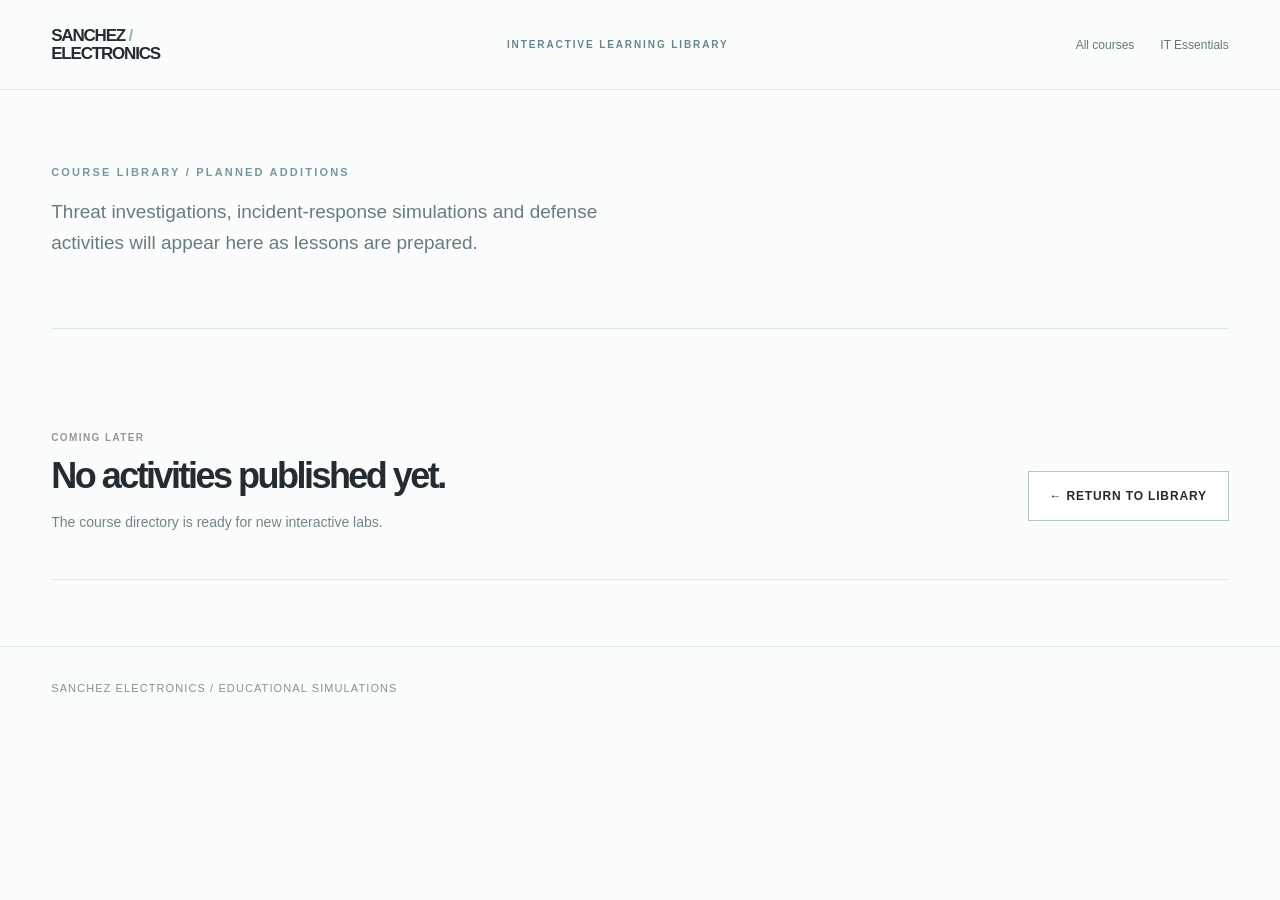
==== cybersecurity/index.html @ 68eb882f "Base Files Uploaded" ====
<!doctype html><html lang="en"><head><meta charset="utf-8"><meta name="viewport" content="width=device-width,initial-scale=1"><title>Cybersecurity | Sanchez Electronics</title><link rel="stylesheet" href="../assets/styles.css"></head><body><header class="site"><div class="nav wrap"><a class="brand" href="../">SANCHEZ <em>/</em><br>ELECTRONICS</a><span class="tag">Interactive learning library</span><nav><a href="../">All courses</a><a href="../it-essentials/">IT Essentials</a></nav></div></header><main class="wrap"><section class="pagehead"><div class="eyebrow">Course library / planned additions</div><h1></h1><p class="intro">Threat investigations, incident-response simulations and defense activities will appear here as lessons are prepared.</p></section><section class="section"><div class="toolrow"><div><span class="status soon">Coming later</span><h2>No activities published yet.</h2><p>The course directory is ready for new interactive labs.</p></div><div class="toolright"><a class="action secondary" href="../">← Return to library</a></div></div></section></main><footer><div class="wrap">SANCHEZ ELECTRONICS / EDUCATIONAL SIMULATIONS</div></footer></body></html>
---- assets/styles.css ----
:root{--ink:#232c30;--muted:#738489;--rule:#dde5e6;--paper:#fbfcfc;--pale:#e8f3f4;--sand:#f1eee9;--char:#314449;--ok:#417267;--bad:#9b5451;font-family:Inter,'Helvetica Neue',Arial,sans-serif}*{box-sizing:border-box}html{scroll-behavior:smooth}body{margin:0;color:var(--ink);background:var(--paper)}a{color:inherit;text-decoration:none}button,select{font:inherit}button{cursor:pointer}button:focus-visible,a:focus-visible,select:focus-visible{outline:3px solid #85b9c3;outline-offset:3px}.wrap{width:min(1420px,92%);margin:auto}header.site{border-bottom:1px solid var(--rule);background:rgba(251,252,252,.96)}.nav{min-height:89px;display:flex;align-items:center;justify-content:space-between;gap:30px}.brand{font-weight:850;font-size:17px;letter-spacing:-.07em;line-height:1.05}.brand em{font-style:normal;color:#91b6bb}.tag{font-size:10px;letter-spacing:.19em;font-weight:780;text-transform:uppercase;color:#66868d}.nav nav{display:flex;gap:26px;flex-wrap:wrap}.nav nav a{font-size:12px;color:#65777b;transition:color .2s}.nav nav a:hover{color:#102c32}.hero{display:grid;grid-template-columns:1.36fr .64fr;min-height:450px;border-bottom:1px solid var(--rule)}.hero>div:first-child{padding:85px 8% 66px 0}.hero h1{font-size:clamp(56px,7.5vw,122px);line-height:.93;font-weight:430;letter-spacing:-.095em;margin:30px 0 26px}.hero h1 strong{font-weight:760}.hero p,.intro{max-width:620px;font-size:clamp(15px,1.5vw,19px);color:#667c81;line-height:1.62}.hero-aside{padding:55px;display:flex;flex-direction:column;justify-content:space-between;background:var(--pale);position:relative;overflow:hidden}.hero-aside .big{font-size:clamp(120px,18vw,260px);font-weight:200;line-height:1;letter-spacing:-.12em;color:#c9e1e4}.hero-aside small{font-size:13px;color:#6c9097;max-width:250px;line-height:1.6}.section{padding:66px 0}.sectionhead{display:flex;align-items:end;justify-content:space-between;gap:16px;margin-bottom:32px}.sectionhead h2{font-size:clamp(35px,4vw,57px);font-weight:550;letter-spacing:-.08em;margin:10px 0 0}.sectionhead p{font-size:13px;color:var(--muted);max-width:280px;line-height:1.6}.coursegrid{display:grid;grid-template-columns:repeat(3,1fr);gap:14px}.course{min-height:300px;background:#edf4f4;padding:30px;position:relative;display:flex;flex-direction:column;justify-content:space-between;transition:transform .2s,background .2s}.course:nth-child(2){background:#f2f3f1}.course:nth-child(3){background:#f2eee9}.course:hover{transform:translateY(-3px)}.course .num{font-weight:250;color:#a4bac0;font-size:63px;letter-spacing:-.08em}.course h3{font-size:clamp(25px,3vw,40px);letter-spacing:-.075em;line-height:1.05;margin:0 0 9px}.course p{font-size:14px;color:#6b7d82;line-height:1.5;max-width:280px;margin:0}.course .arrow{position:absolute;right:29px;top:28px;font-size:24px;font-weight:300}.feature{border-top:1px solid var(--rule);display:grid;grid-template-columns:1fr 1fr;gap:65px;padding:50px 0 80px}.feature h2{font-size:clamp(45px,5vw,75px);letter-spacing:-.08em;font-weight:600;line-height:.97;margin:20px 0}.feature p{font-size:17px;color:var(--muted);line-height:1.7}.feature-graphic{min-height:310px;background:var(--pale);display:flex;align-items:center;justify-content:center;gap:11px;padding:30px}.feature-graphic .disk{width:21%;min-height:175px;border:1px solid #9fbbc1;background:#fff;display:flex;flex-direction:column;gap:9px;padding:10px}.feature-graphic .disk span{height:30px;background:#b9d9df}.feature-graphic .disk span:nth-child(2){background:#e0cec0}.action{display:inline-flex;gap:18px;align-items:center;padding:17px 21px;background:var(--ink);color:#fff;font-size:12px;font-weight:750;letter-spacing:.07em;text-transform:uppercase;margin-top:18px}.action:hover{background:#3e595f}.action.secondary{background:white;color:var(--ink);border:1px solid #aec7c9}.eyebrow{font-size:11px;font-weight:800;letter-spacing:.2em;color:#76989d;text-transform:uppercase}.pagehead{padding:76px 0 50px;border-bottom:1px solid var(--rule)}.pagehead h1{font-size:clamp(55px,8vw,110px);font-weight:540;letter-spacing:-.09em;line-height:1;max-width:900px;margin:16px 0}.toolrow{display:grid;grid-template-columns:1fr 1fr;gap:0;border-bottom:1px solid var(--rule);padding:32px 0;align-items:center}.toolrow h2{font-size:36px;letter-spacing:-.07em;margin:10px 0}.toolrow p{font-size:14px;color:var(--muted);line-height:1.6}.toolright{text-align:right}.status{font-size:10px;letter-spacing:.14em;font-weight:800;color:#60888e;text-transform:uppercase}.status.soon{color:#9c9490}footer{border-top:1px solid var(--rule);padding:35px 0 50px;font-size:11px;color:#829296;letter-spacing:.1em}.muted{color:var(--muted)}@media(max-width:790px){.nav{align-items:flex-start;flex-direction:column;padding:22px 0;gap:20px}.nav nav{gap:18px}.hero{display:block}.hero>div:first-child{padding:70px 0 52px}.hero-aside{min-height:160px;padding:25px;flex-direction:row}.hero-aside .big{font-size:120px}.coursegrid,.feature{grid-template-columns:1fr}.feature{gap:30px}.course{min-height:240px}.sectionhead{align-items:start;flex-direction:column}.toolrow{grid-template-columns:1fr}.toolright{text-align:left;margin-top:20px}.feature-graphic{min-height:240px}}
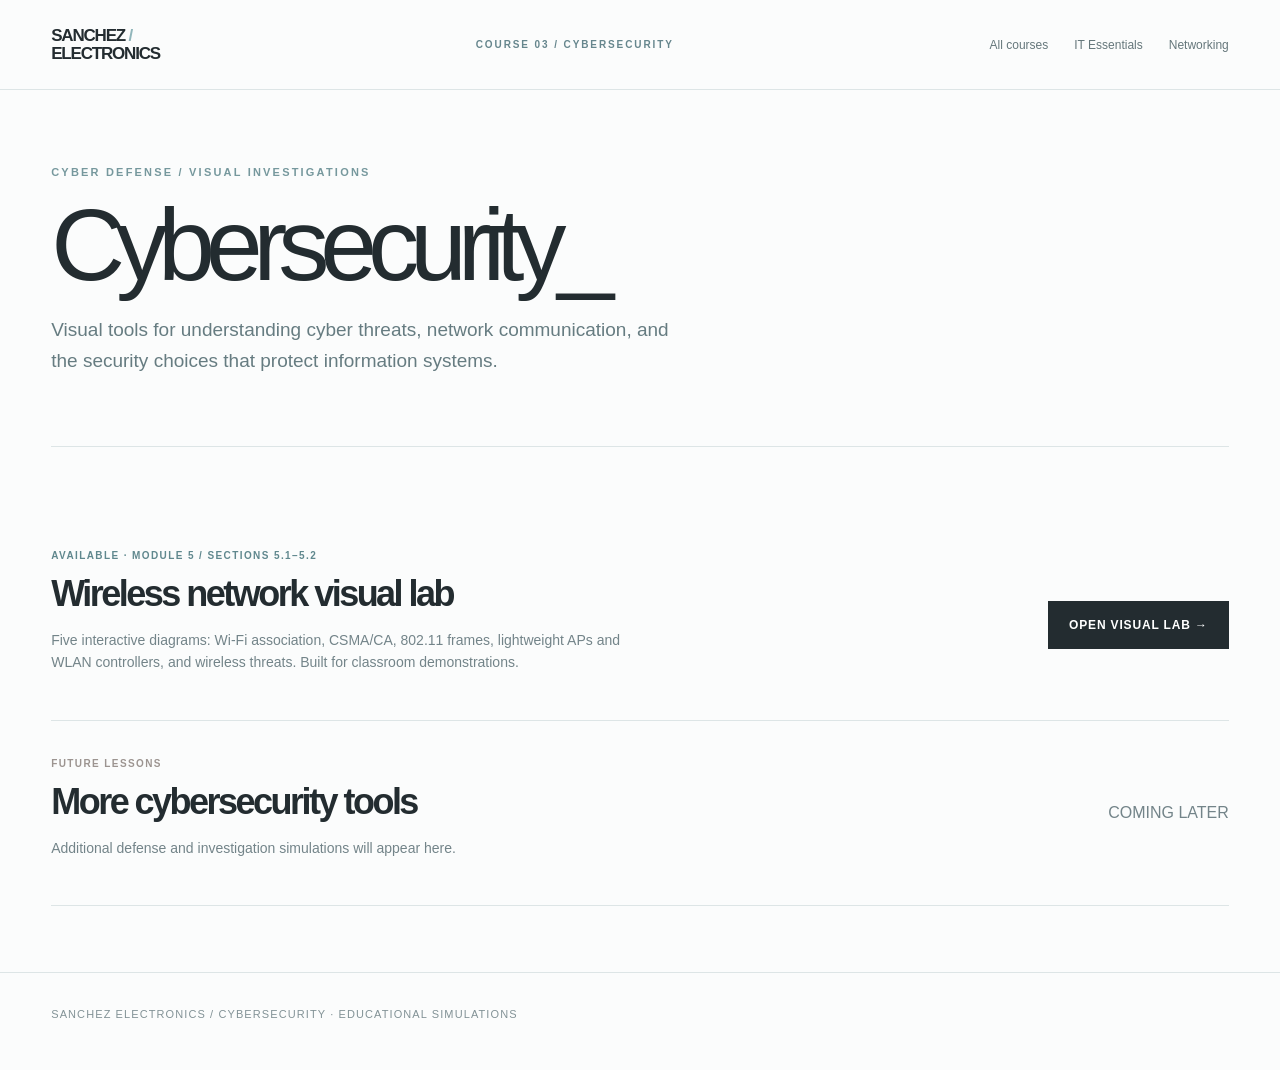
==== commit 38619894: "Publish wireless visual lab in Cybersecurity library" ====
--- a/cybersecurity/index.html
+++ b/cybersecurity/index.html
@@ -1 +1,5 @@
-<!doctype html><html lang="en"><head><meta charset="utf-8"><meta name="viewport" content="width=device-width,initial-scale=1"><title>Cybersecurity | Sanchez Electronics</title><link rel="stylesheet" href="../assets/styles.css"></head><body><header class="site"><div class="nav wrap"><a class="brand" href="../">SANCHEZ <em>/</em><br>ELECTRONICS</a><span class="tag">Interactive learning library</span><nav><a href="../">All courses</a><a href="../it-essentials/">IT Essentials</a></nav></div></header><main class="wrap"><section class="pagehead"><div class="eyebrow">Course library / planned additions</div><h1></h1><p class="intro">Threat investigations, incident-response simulations and defense activities will appear here as lessons are prepared.</p></section><section class="section"><div class="toolrow"><div><span class="status soon">Coming later</span><h2>No activities published yet.</h2><p>The course directory is ready for new interactive labs.</p></div><div class="toolright"><a class="action secondary" href="../">← Return to library</a></div></div></section></main><footer><div class="wrap">SANCHEZ ELECTRONICS / EDUCATIONAL SIMULATIONS</div></footer></body></html>
+<!doctype html><html lang="en"><head><meta charset="utf-8"><meta name="viewport" content="width=device-width,initial-scale=1"><title>Cybersecurity | Sanchez Electronics</title><link rel="stylesheet" href="../assets/styles.css"></head><body>
+<header class="site"><div class="nav wrap"><a class="brand" href="../">SANCHEZ <em>/</em><br>ELECTRONICS</a><span class="tag">Course 03 / Cybersecurity</span><nav><a href="../">All courses</a><a href="../it-essentials/">IT Essentials</a><a href="../networking/">Networking</a></nav></div></header>
+<main class="wrap"><section class="pagehead"><div class="eyebrow">Cyber defense / visual investigations</div><h1>Cybersecurity_</h1><p class="intro">Visual tools for understanding cyber threats, network communication, and the security choices that protect information systems.</p></section>
+<section class="section"><div class="toolrow"><div><span class="status">Available · Module 5 / Sections 5.1–5.2</span><h2>Wireless network visual lab</h2><p>Five interactive diagrams: Wi-Fi association, CSMA/CA, 802.11 frames, lightweight APs and WLAN controllers, and wireless threats. Built for classroom demonstrations.</p></div><div class="toolright"><a class="action" href="wireless-lab/">Open visual lab →</a></div></div>
+<div class="toolrow"><div><span class="status soon">Future lessons</span><h2>More cybersecurity tools</h2><p>Additional defense and investigation simulations will appear here.</p></div><div class="toolright muted">COMING LATER</div></div></section></main><footer><div class="wrap">SANCHEZ ELECTRONICS / CYBERSECURITY · EDUCATIONAL SIMULATIONS</div></footer></body></html>
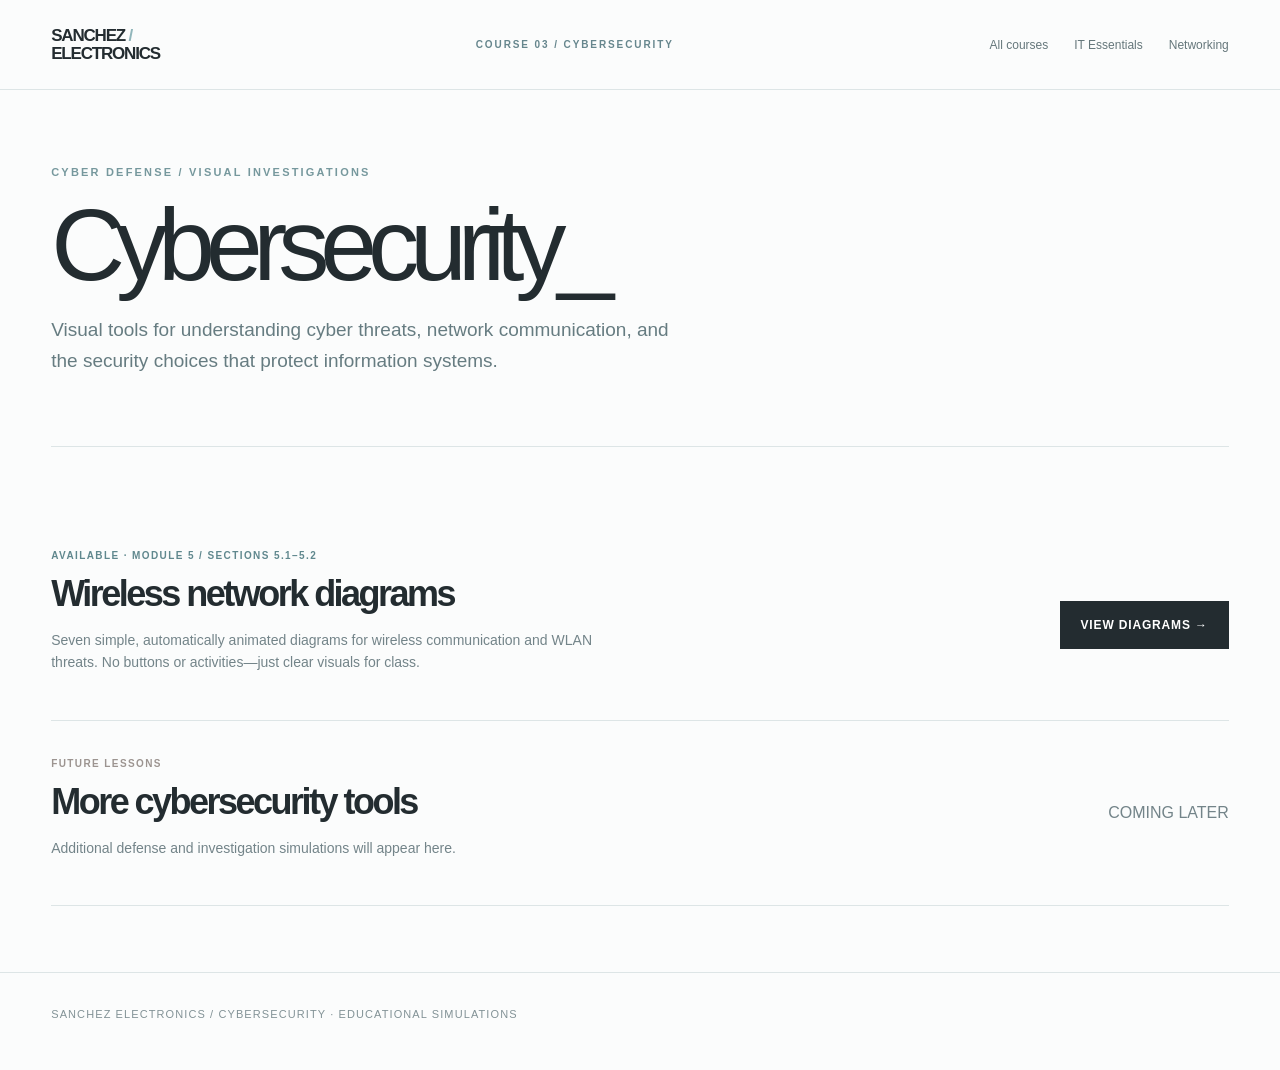
==== commit 80c4e9b4: "Update Cybersecurity library link to simple animated diagrams" ====
--- a/cybersecurity/index.html
+++ b/cybersecurity/index.html
@@ -1,5 +1,5 @@
 <!doctype html><html lang="en"><head><meta charset="utf-8"><meta name="viewport" content="width=device-width,initial-scale=1"><title>Cybersecurity | Sanchez Electronics</title><link rel="stylesheet" href="../assets/styles.css"></head><body>
 <header class="site"><div class="nav wrap"><a class="brand" href="../">SANCHEZ <em>/</em><br>ELECTRONICS</a><span class="tag">Course 03 / Cybersecurity</span><nav><a href="../">All courses</a><a href="../it-essentials/">IT Essentials</a><a href="../networking/">Networking</a></nav></div></header>
 <main class="wrap"><section class="pagehead"><div class="eyebrow">Cyber defense / visual investigations</div><h1>Cybersecurity_</h1><p class="intro">Visual tools for understanding cyber threats, network communication, and the security choices that protect information systems.</p></section>
-<section class="section"><div class="toolrow"><div><span class="status">Available · Module 5 / Sections 5.1–5.2</span><h2>Wireless network visual lab</h2><p>Five interactive diagrams: Wi-Fi association, CSMA/CA, 802.11 frames, lightweight APs and WLAN controllers, and wireless threats. Built for classroom demonstrations.</p></div><div class="toolright"><a class="action" href="wireless-lab/">Open visual lab →</a></div></div>
+<section class="section"><div class="toolrow"><div><span class="status">Available · Module 5 / Sections 5.1–5.2</span><h2>Wireless network diagrams</h2><p>Seven simple, automatically animated diagrams for wireless communication and WLAN threats. No buttons or activities—just clear visuals for class.</p></div><div class="toolright"><a class="action" href="wireless-lab/">View diagrams →</a></div></div>
 <div class="toolrow"><div><span class="status soon">Future lessons</span><h2>More cybersecurity tools</h2><p>Additional defense and investigation simulations will appear here.</p></div><div class="toolright muted">COMING LATER</div></div></section></main><footer><div class="wrap">SANCHEZ ELECTRONICS / CYBERSECURITY · EDUCATIONAL SIMULATIONS</div></footer></body></html>
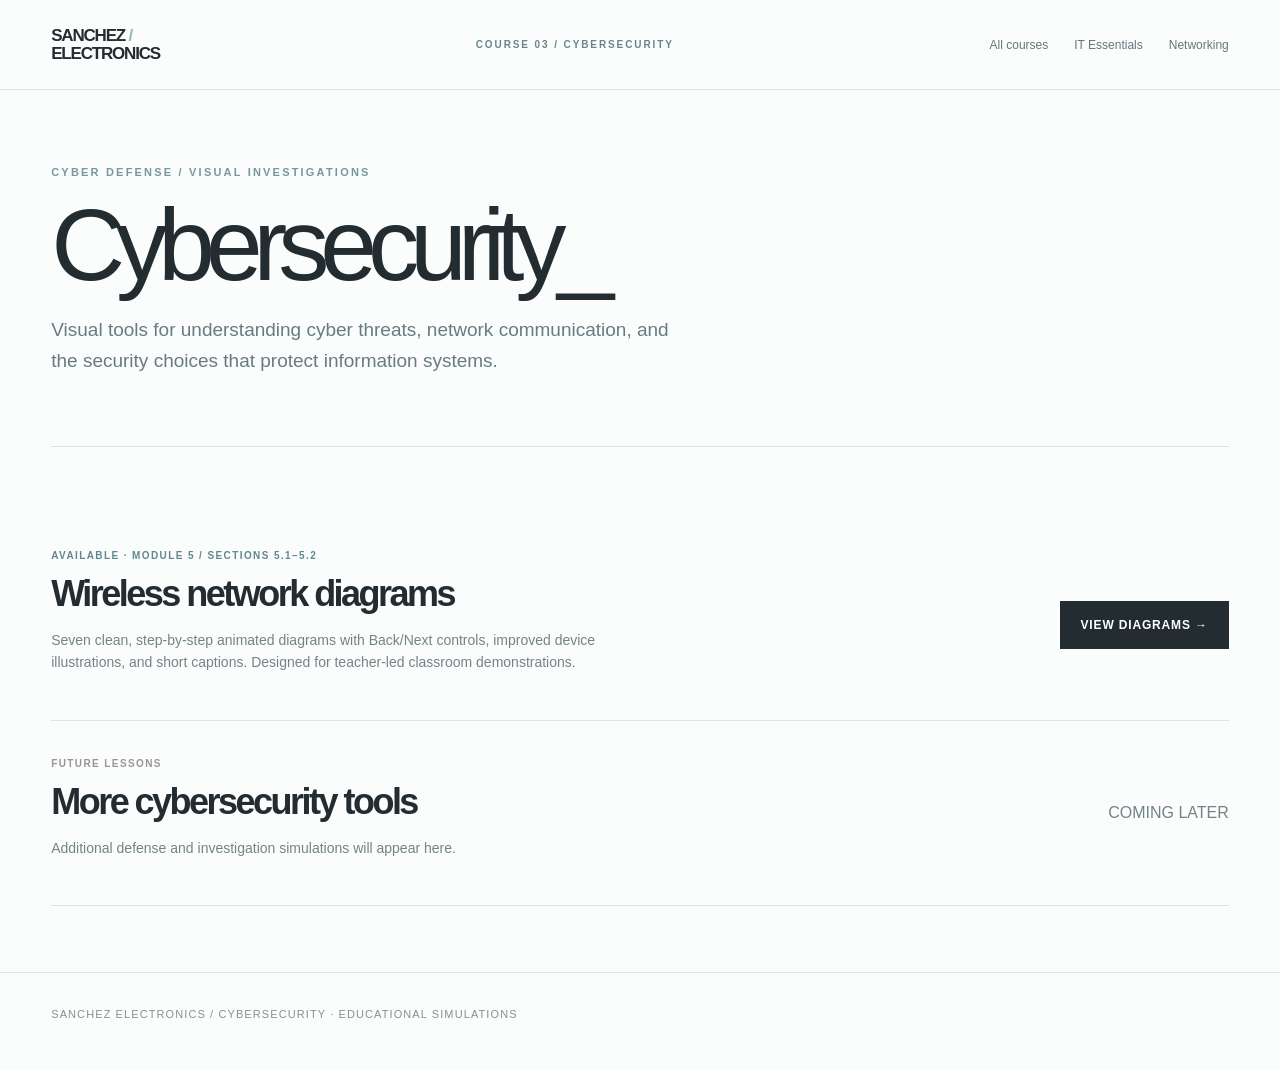
==== commit 6f68bd51: "Describe step-by-step animated wireless diagrams in Cybersecurity library" ====
--- a/cybersecurity/index.html
+++ b/cybersecurity/index.html
@@ -1,5 +1,5 @@
 <!doctype html><html lang="en"><head><meta charset="utf-8"><meta name="viewport" content="width=device-width,initial-scale=1"><title>Cybersecurity | Sanchez Electronics</title><link rel="stylesheet" href="../assets/styles.css"></head><body>
 <header class="site"><div class="nav wrap"><a class="brand" href="../">SANCHEZ <em>/</em><br>ELECTRONICS</a><span class="tag">Course 03 / Cybersecurity</span><nav><a href="../">All courses</a><a href="../it-essentials/">IT Essentials</a><a href="../networking/">Networking</a></nav></div></header>
 <main class="wrap"><section class="pagehead"><div class="eyebrow">Cyber defense / visual investigations</div><h1>Cybersecurity_</h1><p class="intro">Visual tools for understanding cyber threats, network communication, and the security choices that protect information systems.</p></section>
-<section class="section"><div class="toolrow"><div><span class="status">Available · Module 5 / Sections 5.1–5.2</span><h2>Wireless network diagrams</h2><p>Seven simple, automatically animated diagrams for wireless communication and WLAN threats. No buttons or activities—just clear visuals for class.</p></div><div class="toolright"><a class="action" href="wireless-lab/">View diagrams →</a></div></div>
+<section class="section"><div class="toolrow"><div><span class="status">Available · Module 5 / Sections 5.1–5.2</span><h2>Wireless network diagrams</h2><p>Seven clean, step-by-step animated diagrams with Back/Next controls, improved device illustrations, and short captions. Designed for teacher-led classroom demonstrations.</p></div><div class="toolright"><a class="action" href="wireless-lab/">View diagrams →</a></div></div>
 <div class="toolrow"><div><span class="status soon">Future lessons</span><h2>More cybersecurity tools</h2><p>Additional defense and investigation simulations will appear here.</p></div><div class="toolright muted">COMING LATER</div></div></section></main><footer><div class="wrap">SANCHEZ ELECTRONICS / CYBERSECURITY · EDUCATIONAL SIMULATIONS</div></footer></body></html>
